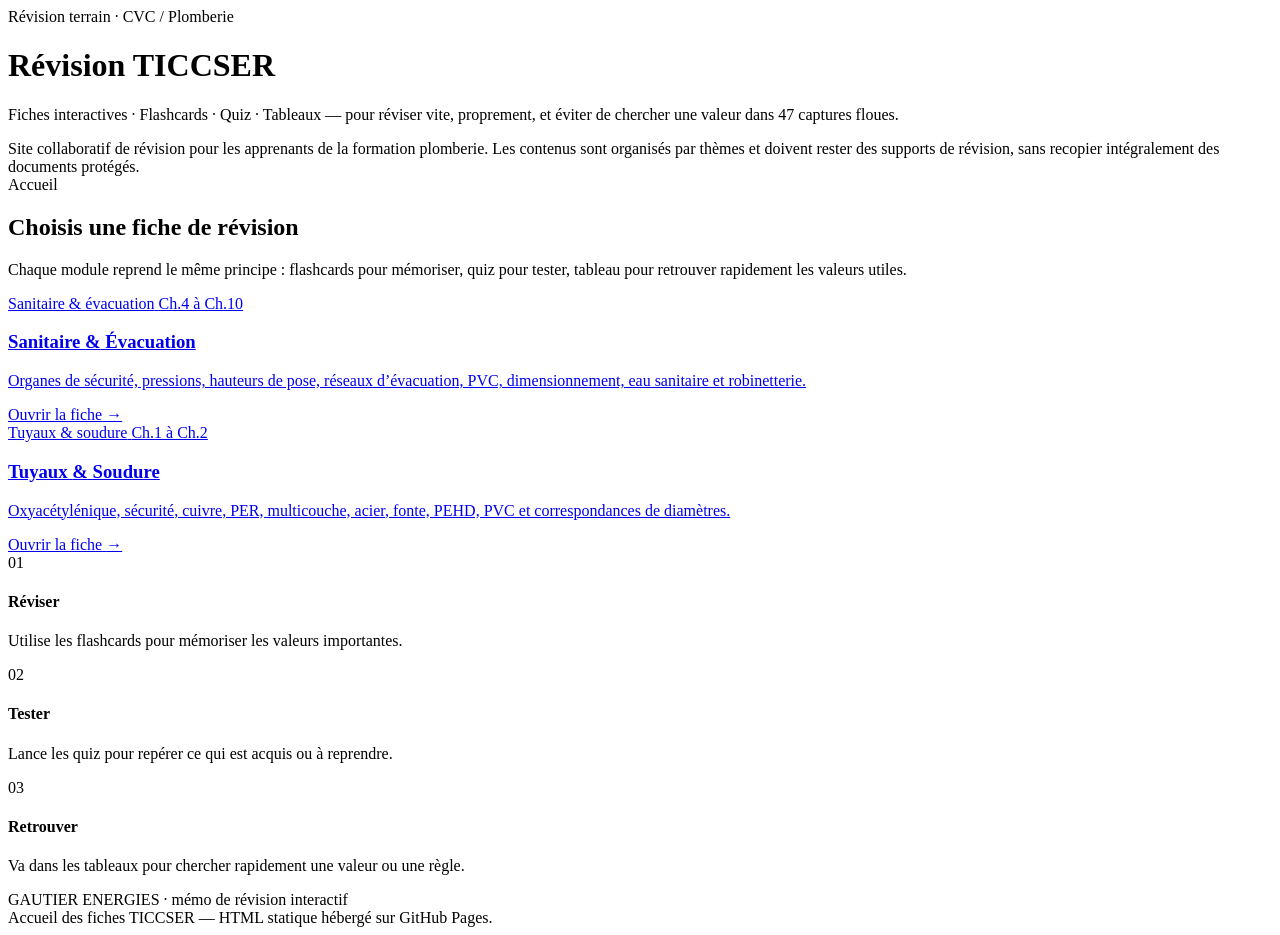
==== index.html @ 76c30feb "Add files via upload" ====
<!DOCTYPE html>
<html lang="fr">
<head>
  <meta charset="UTF-8">
  <meta name="viewport" content="width=device-width, initial-scale=1.0">
  <title>Révision TICCSER — Accueil</title>
  <link rel="preconnect" href="https://fonts.googleapis.com">
  <link rel="preconnect" href="https://fonts.gstatic.com" crossorigin>
  <link href="https://fonts.googleapis.com/css2?family=Archivo:wght@600;700;800&family=IBM+Plex+Mono:wght@500;600&family=IBM+Plex+Sans:wght@400;500;600&display=swap" rel="stylesheet">
  <link rel="stylesheet" href="css/style.css">
</head>

<body>
  <div class="wrap">

    <header class="hero">
      <div class="kicker">Révision terrain · CVC / Plomberie</div>
      <h1>Révision <span class="amp">TICCSER</span></h1>
      <p class="sub">
        Fiches interactives · Flashcards · Quiz · Tableaux — pour réviser vite,
        proprement, et éviter de chercher une valeur dans 47 captures floues.
      </p>

      <div class="src-note">
        Site collaboratif de révision pour les apprenants de la formation plomberie.
        Les contenus sont organisés par thèmes et doivent rester des supports de révision,
        sans recopier intégralement des documents protégés.
      </div>
    </header>

    <main>
      <section class="intro-panel">
        <div>
          <div class="section-label">Accueil</div>
          <h2>Choisis une fiche de révision</h2>
          <p>
            Chaque module reprend le même principe : flashcards pour mémoriser,
            quiz pour tester, tableau pour retrouver rapidement les valeurs utiles.
          </p>
        </div>
      </section>

      <section class="cards-grid" aria-label="Modules de révision">

        <a class="module-card card-sanitaire" href="revision_sanitaire_evacuation.html">
          <div class="card-top">
            <span class="dom">Sanitaire & évacuation</span>
            <span class="badge">Ch.4 à Ch.10</span>
          </div>
          <h3>Sanitaire <span class="amp">&amp;</span> Évacuation</h3>
          <p>
            Organes de sécurité, pressions, hauteurs de pose, réseaux d’évacuation,
            PVC, dimensionnement, eau sanitaire et robinetterie.
          </p>
          <div class="card-footer">
            <span>Ouvrir la fiche</span>
            <span aria-hidden="true">→</span>
          </div>
        </a>

        <a class="module-card card-tuyaux" href="revision_tuyaux_soudure.html">
          <div class="card-top">
            <span class="dom">Tuyaux & soudure</span>
            <span class="badge">Ch.1 à Ch.2</span>
          </div>
          <h3>Tuyaux <span class="amp">&amp;</span> Soudure</h3>
          <p>
            Oxyacétylénique, sécurité, cuivre, PER, multicouche, acier, fonte,
            PEHD, PVC et correspondances de diamètres.
          </p>
          <div class="card-footer">
            <span>Ouvrir la fiche</span>
            <span aria-hidden="true">→</span>
          </div>
        </a>

      </section>

      <section class="memo-panel">
        <div class="memo-item">
          <span class="memo-number">01</span>
          <div>
            <h4>Réviser</h4>
            <p>Utilise les flashcards pour mémoriser les valeurs importantes.</p>
          </div>
        </div>

        <div class="memo-item">
          <span class="memo-number">02</span>
          <div>
            <h4>Tester</h4>
            <p>Lance les quiz pour repérer ce qui est acquis ou à reprendre.</p>
          </div>
        </div>

        <div class="memo-item">
          <span class="memo-number">03</span>
          <div>
            <h4>Retrouver</h4>
            <p>Va dans les tableaux pour chercher rapidement une valeur ou une règle.</p>
          </div>
        </div>
      </section>
    </main>

    <footer class="footer">
      GAUTIER ENERGIES · mémo de révision interactif<br>
      Accueil des fiches TICCSER — HTML statique hébergé sur GitHub Pages.
    </footer>

  </div>
</body>
</html>
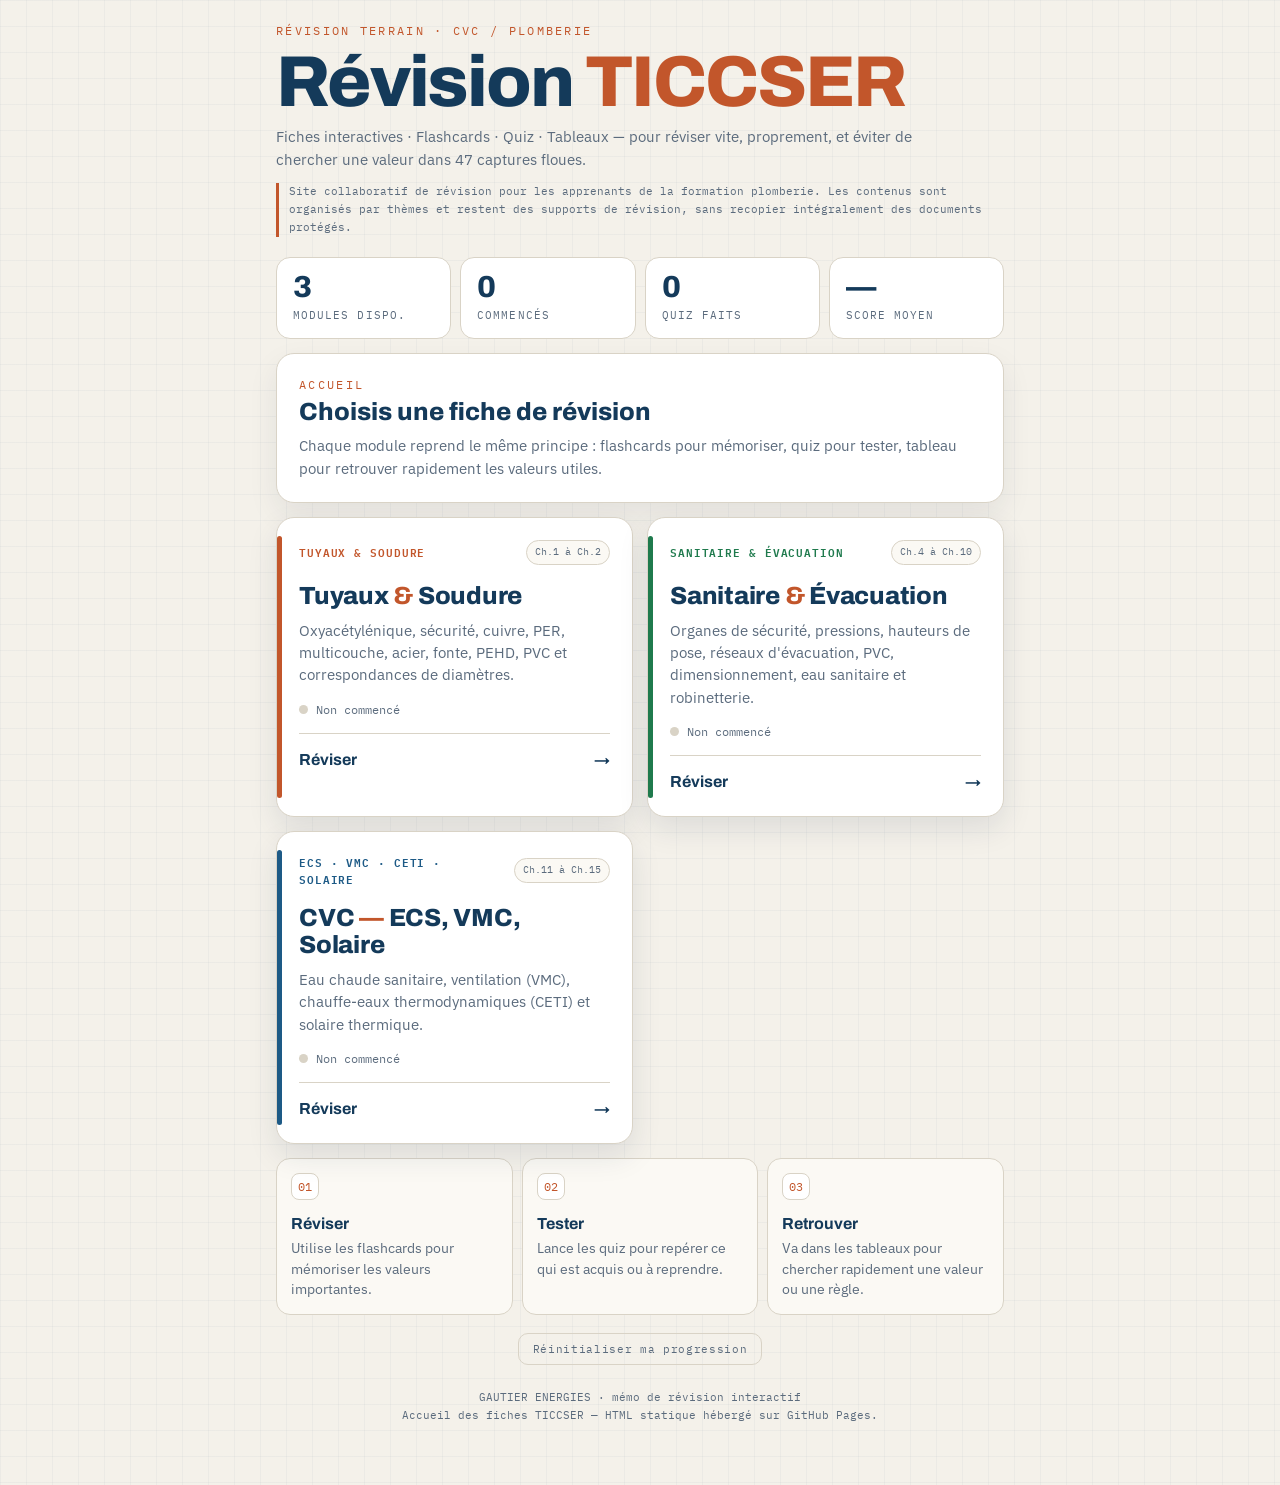
==== commit a23f1837: "Add files via upload" ====
--- a/index.html
+++ b/index.html
@@ -7,7 +7,188 @@
   <link rel="preconnect" href="https://fonts.googleapis.com">
   <link rel="preconnect" href="https://fonts.gstatic.com" crossorigin>
   <link href="https://fonts.googleapis.com/css2?family=Archivo:wght@600;700;800&family=IBM+Plex+Mono:wght@500;600&family=IBM+Plex+Sans:wght@400;500;600&display=swap" rel="stylesheet">
-  <link rel="stylesheet" href="css/style.css">
+
+  <!-- CSS intégré : aucune dépendance au dossier css/. Tout fonctionne à la racine du dépôt. -->
+  <style>
+  :root{
+    --bg:#f4f1ea; --bg2:#ffffff; --panel:#ffffff; --line:#d9d3c6;
+    --txt:#0f1f33; --muted:#5b6b7d; --navy:#143a5a; --navy2:#1d5a86;
+    --accent:#c2562b; --green:#1f7a4d; --purple:#7a4d8c; --gold:#9a6700;
+  }
+  *{box-sizing:border-box;margin:0;padding:0}
+
+  body{
+    font-family:"IBM Plex Sans",sans-serif;
+    background:var(--bg); color:var(--txt); line-height:1.5;
+    -webkit-font-smoothing:antialiased; min-height:100vh;
+    background-image:
+      linear-gradient(rgba(20,58,90,.035) 1px,transparent 1px),
+      linear-gradient(90deg,rgba(20,58,90,.035) 1px,transparent 1px);
+    background-size:26px 26px;
+  }
+
+  .wrap{max-width:760px;margin:0 auto;padding:22px 16px 60px}
+
+  .hero{margin-bottom:18px}
+  .kicker,.section-label{
+    font-family:"IBM Plex Mono",monospace;font-size:.72rem;letter-spacing:.2em;
+    color:var(--accent);text-transform:uppercase;
+  }
+  h1{
+    font-family:"Archivo",sans-serif;font-weight:800;
+    font-size:clamp(2.25rem, 10vw, 4.5rem);line-height:.95;letter-spacing:-.03em;
+    margin:.12em 0;color:var(--navy);
+  }
+  .amp{color:var(--accent)}
+  .sub{color:var(--muted);font-size:.96rem;max-width:680px}
+  .src-note{
+    margin-top:12px;font-family:"IBM Plex Mono",monospace;font-size:.7rem;
+    color:var(--muted);border-left:3px solid var(--accent);padding-left:10px;line-height:1.6;
+  }
+
+  /* ---------- TABLEAU DE BORD ---------- */
+  .dash{
+    display:grid;grid-template-columns:repeat(2,1fr);gap:9px;
+    margin:20px 0 14px;
+  }
+  .stat{
+    background:var(--panel);border:1px solid var(--line);border-radius:14px;
+    padding:14px 16px;
+  }
+  .stat .num{
+    font-family:"Archivo",sans-serif;font-weight:800;font-size:1.9rem;
+    line-height:1;color:var(--navy);
+  }
+  .stat .num small{font-size:1rem;color:var(--muted);font-weight:700}
+  .stat .lbl{
+    font-family:"IBM Plex Mono",monospace;font-size:.66rem;letter-spacing:.1em;
+    text-transform:uppercase;color:var(--muted);margin-top:6px;
+  }
+
+  /* ---------- REPRENDRE ---------- */
+  .continue{
+    background:var(--navy);color:#fff;border-radius:16px;padding:18px 20px;
+    margin:0 0 18px;display:flex;align-items:center;justify-content:space-between;
+    gap:14px;flex-wrap:wrap;box-shadow:0 12px 30px rgba(20,40,70,.18);
+  }
+  .continue .c-txt .c-lbl{
+    font-family:"IBM Plex Mono",monospace;font-size:.66rem;letter-spacing:.12em;
+    text-transform:uppercase;color:#9fc0db;
+  }
+  .continue .c-txt .c-name{
+    font-family:"Archivo",sans-serif;font-weight:800;font-size:1.15rem;margin-top:2px;
+  }
+  .continue .c-txt .c-meta{font-size:.82rem;color:#c8d8e6;margin-top:3px}
+  .btn{
+    display:inline-block;text-decoration:none;white-space:nowrap;
+    background:var(--accent);color:#fff;font-family:"Archivo",sans-serif;font-weight:700;
+    font-size:.92rem;padding:11px 18px;border-radius:11px;border:0;cursor:pointer;
+    transition:filter .15s ease, transform .15s ease;
+  }
+  .btn:hover{filter:brightness(1.06);transform:translateY(-1px)}
+
+  /* ---------- INTRO ---------- */
+  .intro-panel{
+    background:var(--panel);border:1px solid var(--line);border-radius:18px;
+    padding:22px;margin:0 0 14px;box-shadow:0 12px 30px rgba(20,40,70,.08);
+  }
+  h2{
+    font-family:"Archivo",sans-serif;font-weight:800;color:var(--navy);
+    font-size:1.55rem;line-height:1.1;margin:.2em 0 .35em;
+  }
+  .intro-panel p{color:var(--muted);font-size:.96rem}
+
+  /* ---------- CARTES ---------- */
+  .cards-grid{display:grid;grid-template-columns:1fr;gap:14px;margin:14px 0}
+  .module-card{
+    position:relative;display:block;overflow:hidden;text-decoration:none;color:var(--txt);
+    background:var(--panel);border:1px solid var(--line);border-radius:18px;padding:22px;
+    box-shadow:0 12px 30px rgba(20,40,70,.10);
+    transition:transform .18s ease, box-shadow .18s ease, border-color .18s ease;
+  }
+  .module-card::before{
+    content:"";position:absolute;left:0;top:18px;bottom:18px;width:5px;border-radius:5px;
+    background:var(--card-color,var(--accent));
+  }
+  .module-card:hover{
+    transform:translateY(-3px);box-shadow:0 16px 34px rgba(20,40,70,.15);
+    border-color:rgba(20,58,90,.35);
+  }
+  .card-sanitaire{--card-color:var(--green)}
+  .card-tuyaux{--card-color:var(--accent)}
+  .card-cvc{--card-color:var(--navy2)}
+
+  .card-top{display:flex;align-items:center;justify-content:space-between;gap:10px;margin-bottom:18px}
+  .dom{
+    font-family:"IBM Plex Mono",monospace;font-size:.7rem;letter-spacing:.08em;
+    text-transform:uppercase;color:var(--card-color,var(--accent));font-weight:600;
+  }
+  .badge{
+    font-family:"IBM Plex Mono",monospace;font-size:.62rem;padding:4px 8px;border-radius:20px;
+    border:1px solid var(--line);color:var(--muted);background:#fbf9f4;white-space:nowrap;
+  }
+  h3{
+    font-family:"Archivo",sans-serif;color:var(--navy);font-weight:800;font-size:1.55rem;
+    line-height:1.08;letter-spacing:-.01em;margin-bottom:10px;
+  }
+  .module-card p{color:var(--muted);font-size:.93rem;margin-bottom:14px}
+
+  /* état de progression sur la carte */
+  .state{
+    display:flex;align-items:center;gap:8px;margin-bottom:14px;
+    font-family:"IBM Plex Mono",monospace;font-size:.74rem;
+  }
+  .dot{width:9px;height:9px;border-radius:50%;flex:none;background:var(--line)}
+  .state.is-started .dot{background:var(--gold)}
+  .state.is-done .dot{background:var(--green)}
+  .state .st-txt{color:var(--muted)}
+  .state .st-score{margin-left:auto;color:var(--navy);font-weight:600}
+
+  .card-footer{
+    display:flex;justify-content:space-between;align-items:center;gap:10px;
+    font-family:"Archivo",sans-serif;font-weight:700;color:var(--navy);
+    padding-top:14px;border-top:1px solid var(--line);
+  }
+
+  /* ---------- MEMO ---------- */
+  .memo-panel{display:grid;grid-template-columns:1fr;gap:9px;margin-top:14px}
+  .memo-item{
+    display:flex;gap:12px;align-items:flex-start;background:#fbf9f4;
+    border:1px solid var(--line);border-radius:14px;padding:14px;
+  }
+  .memo-number{
+    font-family:"IBM Plex Mono",monospace;font-size:.72rem;color:var(--accent);
+    border:1px solid var(--line);background:#fff;border-radius:8px;padding:4px 6px;flex:none;
+  }
+  h4{font-family:"Archivo",sans-serif;font-size:1rem;color:var(--navy);margin-bottom:2px}
+  .memo-item p{font-size:.86rem;color:var(--muted)}
+
+  /* ---------- RESET ---------- */
+  .reset-row{margin-top:18px;text-align:center}
+  .reset{
+    background:none;border:1px solid var(--line);color:var(--muted);
+    font-family:"IBM Plex Mono",monospace;font-size:.7rem;letter-spacing:.06em;
+    padding:8px 14px;border-radius:10px;cursor:pointer;transition:border-color .15s ease,color .15s ease;
+  }
+  .reset:hover{border-color:var(--accent);color:var(--accent)}
+
+  .footer{
+    margin-top:24px;text-align:center;font-family:"IBM Plex Mono",monospace;
+    font-size:.66rem;color:var(--muted);line-height:1.7;
+  }
+  .hide{display:none!important}
+
+  @media (min-width:720px){
+    .dash{grid-template-columns:repeat(4,1fr)}
+    .cards-grid{grid-template-columns:1fr 1fr}
+    .memo-panel{grid-template-columns:repeat(3,1fr)}
+    .memo-item{flex-direction:column}
+  }
+
+  @media (prefers-reduced-motion:reduce){
+    *{transition:none!important}
+  }
+  </style>
 </head>
 
 <body>
@@ -20,47 +201,59 @@
         Fiches interactives · Flashcards · Quiz · Tableaux — pour réviser vite,
         proprement, et éviter de chercher une valeur dans 47 captures floues.
       </p>
-
       <div class="src-note">
         Site collaboratif de révision pour les apprenants de la formation plomberie.
-        Les contenus sont organisés par thèmes et doivent rester des supports de révision,
+        Les contenus sont organisés par thèmes et restent des supports de révision,
         sans recopier intégralement des documents protégés.
       </div>
     </header>
 
     <main>
+
+      <!-- TABLEAU DE BORD (rempli par JS depuis localStorage) -->
+      <section class="dash" aria-label="Ma progression">
+        <div class="stat">
+          <div class="num" id="statTotal">0</div>
+          <div class="lbl">Modules dispo.</div>
+        </div>
+        <div class="stat">
+          <div class="num" id="statStarted">0</div>
+          <div class="lbl">Commencés</div>
+        </div>
+        <div class="stat">
+          <div class="num" id="statDone">0</div>
+          <div class="lbl">Quiz faits</div>
+        </div>
+        <div class="stat">
+          <div class="num" id="statAvg">—</div>
+          <div class="lbl">Score moyen</div>
+        </div>
+      </section>
+
+      <!-- REPRENDRE (affiché seulement si un module a déjà été ouvert) -->
+      <a class="continue hide" id="continuePanel" href="#">
+        <div class="c-txt">
+          <div class="c-lbl">Reprendre où tu t'es arrêté</div>
+          <div class="c-name" id="continueName">—</div>
+          <div class="c-meta" id="continueMeta">—</div>
+        </div>
+        <span class="btn">Continuer →</span>
+      </a>
+
       <section class="intro-panel">
-        <div>
-          <div class="section-label">Accueil</div>
-          <h2>Choisis une fiche de révision</h2>
-          <p>
-            Chaque module reprend le même principe : flashcards pour mémoriser,
-            quiz pour tester, tableau pour retrouver rapidement les valeurs utiles.
-          </p>
-        </div>
+        <div class="section-label">Accueil</div>
+        <h2>Choisis une fiche de révision</h2>
+        <p>
+          Chaque module reprend le même principe : flashcards pour mémoriser,
+          quiz pour tester, tableau pour retrouver rapidement les valeurs utiles.
+        </p>
       </section>
 
       <section class="cards-grid" aria-label="Modules de révision">
 
-        <a class="module-card card-sanitaire" href="revision_sanitaire_evacuation.html">
+        <a class="module-card card-tuyaux" data-module="revision_tuyaux_soudure.html" href="revision_tuyaux_soudure.html">
           <div class="card-top">
-            <span class="dom">Sanitaire & évacuation</span>
-            <span class="badge">Ch.4 à Ch.10</span>
-          </div>
-          <h3>Sanitaire <span class="amp">&amp;</span> Évacuation</h3>
-          <p>
-            Organes de sécurité, pressions, hauteurs de pose, réseaux d’évacuation,
-            PVC, dimensionnement, eau sanitaire et robinetterie.
-          </p>
-          <div class="card-footer">
-            <span>Ouvrir la fiche</span>
-            <span aria-hidden="true">→</span>
-          </div>
-        </a>
-
-        <a class="module-card card-tuyaux" href="revision_tuyaux_soudure.html">
-          <div class="card-top">
-            <span class="dom">Tuyaux & soudure</span>
+            <span class="dom">Tuyaux &amp; soudure</span>
             <span class="badge">Ch.1 à Ch.2</span>
           </div>
           <h3>Tuyaux <span class="amp">&amp;</span> Soudure</h3>
@@ -68,8 +261,55 @@
             Oxyacétylénique, sécurité, cuivre, PER, multicouche, acier, fonte,
             PEHD, PVC et correspondances de diamètres.
           </p>
+          <div class="state">
+            <span class="dot"></span>
+            <span class="st-txt">Non commencé</span>
+            <span class="st-score"></span>
+          </div>
           <div class="card-footer">
-            <span>Ouvrir la fiche</span>
+            <span>Réviser</span>
+            <span aria-hidden="true">→</span>
+          </div>
+        </a>
+
+        <a class="module-card card-sanitaire" data-module="revision_sanitaire_evacuation.html" href="revision_sanitaire_evacuation.html">
+          <div class="card-top">
+            <span class="dom">Sanitaire &amp; évacuation</span>
+            <span class="badge">Ch.4 à Ch.10</span>
+          </div>
+          <h3>Sanitaire <span class="amp">&amp;</span> Évacuation</h3>
+          <p>
+            Organes de sécurité, pressions, hauteurs de pose, réseaux d'évacuation,
+            PVC, dimensionnement, eau sanitaire et robinetterie.
+          </p>
+          <div class="state">
+            <span class="dot"></span>
+            <span class="st-txt">Non commencé</span>
+            <span class="st-score"></span>
+          </div>
+          <div class="card-footer">
+            <span>Réviser</span>
+            <span aria-hidden="true">→</span>
+          </div>
+        </a>
+
+        <a class="module-card card-cvc" data-module="revision_cvc_complet.html" href="revision_cvc_complet.html">
+          <div class="card-top">
+            <span class="dom">ECS · VMC · CETI · Solaire</span>
+            <span class="badge">Ch.11 à Ch.15</span>
+          </div>
+          <h3>CVC <span class="amp">—</span> ECS, VMC, Solaire</h3>
+          <p>
+            Eau chaude sanitaire, ventilation (VMC), chauffe-eaux thermodynamiques (CETI)
+            et solaire thermique.
+          </p>
+          <div class="state">
+            <span class="dot"></span>
+            <span class="st-txt">Non commencé</span>
+            <span class="st-score"></span>
+          </div>
+          <div class="card-footer">
+            <span>Réviser</span>
             <span aria-hidden="true">→</span>
           </div>
         </a>
@@ -84,7 +324,6 @@
             <p>Utilise les flashcards pour mémoriser les valeurs importantes.</p>
           </div>
         </div>
-
         <div class="memo-item">
           <span class="memo-number">02</span>
           <div>
@@ -92,7 +331,6 @@
             <p>Lance les quiz pour repérer ce qui est acquis ou à reprendre.</p>
           </div>
         </div>
-
         <div class="memo-item">
           <span class="memo-number">03</span>
           <div>
@@ -101,6 +339,11 @@
           </div>
         </div>
       </section>
+
+      <div class="reset-row">
+        <button class="reset" id="resetBtn" type="button">Réinitialiser ma progression</button>
+      </div>
+
     </main>
 
     <footer class="footer">
@@ -109,5 +352,80 @@
     </footer>
 
   </div>
+
+  <!-- JS intégré : lit la progression dans localStorage et remplit le tableau de bord -->
+  <script>
+  (function(){
+    var KEY = 'ticcser_progress';
+    var LAST = 'ticcser_last';
+
+    function load(){
+      try { return JSON.parse(localStorage.getItem(KEY)) || {}; }
+      catch(e){ return {}; }
+    }
+
+    var data = load();
+    var cards = Array.prototype.slice.call(document.querySelectorAll('.module-card'));
+    var total = cards.length;
+    var started = 0, done = 0, scoreSum = 0, scoreCount = 0;
+
+    cards.forEach(function(card){
+      var id = card.getAttribute('data-module');
+      var rec = data[id] || {};
+      var stateEl = card.querySelector('.state');
+      var txtEl   = card.querySelector('.st-txt');
+      var scoreEl = card.querySelector('.st-score');
+      var hasScore = typeof rec.best === 'number';
+
+      if (rec.visited) started++;
+      if (hasScore){ done++; scoreSum += rec.best; scoreCount++; }
+
+      if (hasScore){
+        stateEl.classList.add('is-done');
+        txtEl.textContent = 'Quiz fait';
+        scoreEl.textContent = 'meilleur ' + rec.best + '%';
+      } else if (rec.visited){
+        stateEl.classList.add('is-started');
+        txtEl.textContent = 'En cours · quiz non terminé';
+      } else {
+        txtEl.textContent = 'Non commencé';
+      }
+    });
+
+    document.getElementById('statTotal').textContent = total;
+    document.getElementById('statStarted').textContent = started;
+    document.getElementById('statDone').textContent = done;
+    document.getElementById('statAvg').innerHTML = scoreCount
+      ? Math.round(scoreSum / scoreCount) + '<small>%</small>'
+      : '—';
+
+    // Panneau "Reprendre"
+    var lastId = null;
+    try { lastId = localStorage.getItem(LAST); } catch(e){}
+    var lastCard = lastId ? document.querySelector('.module-card[data-module="' + lastId + '"]') : null;
+    if (lastCard){
+      var rec = data[lastId] || {};
+      var panel = document.getElementById('continuePanel');
+      panel.href = lastId;
+      document.getElementById('continueName').textContent =
+        lastCard.querySelector('h3').textContent.trim();
+      document.getElementById('continueMeta').textContent =
+        (typeof rec.last === 'number')
+          ? 'Dernier score : ' + rec.last + '%'
+          : 'Quiz pas encore terminé';
+      panel.classList.remove('hide');
+    }
+
+    // Réinitialisation
+    document.getElementById('resetBtn').addEventListener('click', function(){
+      if (!confirm('Effacer toute ta progression enregistrée sur ce navigateur ?')) return;
+      try {
+        localStorage.removeItem(KEY);
+        localStorage.removeItem(LAST);
+      } catch(e){}
+      location.reload();
+    });
+  })();
+  </script>
 </body>
 </html>
